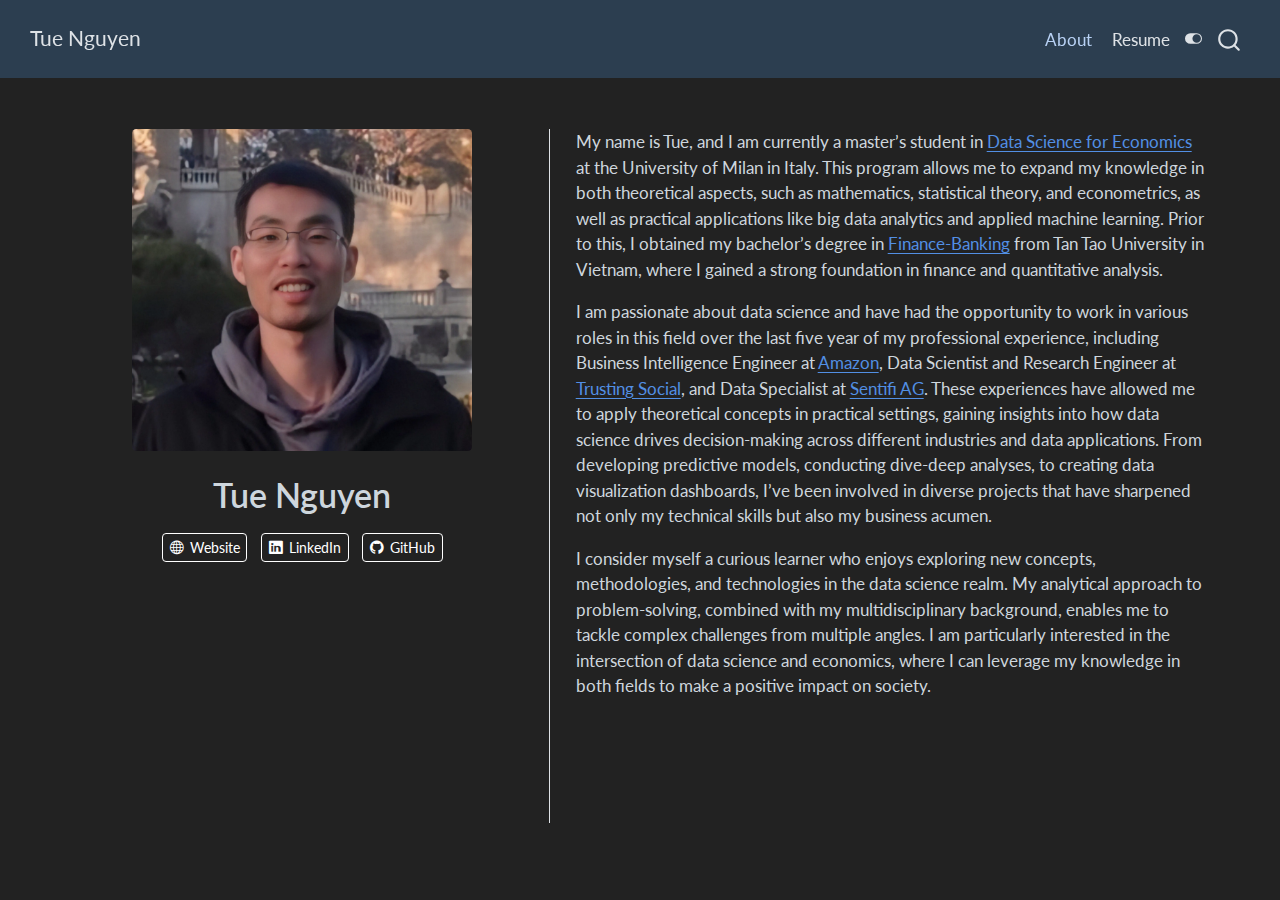
==== index.html @ 9ca487cb "Initial commit" ====
<!DOCTYPE html>
<html xmlns="http://www.w3.org/1999/xhtml" lang="en" xml:lang="en"><head>

<meta charset="utf-8">
<meta name="generator" content="quarto-1.5.57">

<meta name="viewport" content="width=device-width, initial-scale=1.0, user-scalable=yes">


<title>Tue Nguyen</title>
<style>
code{white-space: pre-wrap;}
span.smallcaps{font-variant: small-caps;}
div.columns{display: flex; gap: min(4vw, 1.5em);}
div.column{flex: auto; overflow-x: auto;}
div.hanging-indent{margin-left: 1.5em; text-indent: -1.5em;}
ul.task-list{list-style: none;}
ul.task-list li input[type="checkbox"] {
  width: 0.8em;
  margin: 0 0.8em 0.2em -1em; /* quarto-specific, see https://github.com/quarto-dev/quarto-cli/issues/4556 */ 
  vertical-align: middle;
}
</style>


<script src="site_libs/quarto-nav/quarto-nav.js"></script>
<script src="site_libs/quarto-nav/headroom.min.js"></script>
<script src="site_libs/clipboard/clipboard.min.js"></script>
<script src="site_libs/quarto-search/autocomplete.umd.js"></script>
<script src="site_libs/quarto-search/fuse.min.js"></script>
<script src="site_libs/quarto-search/quarto-search.js"></script>
<meta name="quarto:offset" content="./">
<script src="site_libs/quarto-html/quarto.js"></script>
<script src="site_libs/quarto-html/popper.min.js"></script>
<script src="site_libs/quarto-html/tippy.umd.min.js"></script>
<link href="site_libs/quarto-html/tippy.css" rel="stylesheet">
<link href="site_libs/quarto-html/quarto-syntax-highlighting.css" rel="stylesheet" class="quarto-color-scheme" id="quarto-text-highlighting-styles">
<link href="site_libs/quarto-html/quarto-syntax-highlighting-dark.css" rel="stylesheet" class="quarto-color-scheme quarto-color-alternate" id="quarto-text-highlighting-styles">
<script src="site_libs/bootstrap/bootstrap.min.js"></script>
<link href="site_libs/bootstrap/bootstrap-icons.css" rel="stylesheet">
<link href="site_libs/bootstrap/bootstrap.min.css" rel="stylesheet" class="quarto-color-scheme" id="quarto-bootstrap" data-mode="light">
<link href="site_libs/bootstrap/bootstrap-dark.min.css" rel="stylesheet" class="quarto-color-scheme quarto-color-alternate" id="quarto-bootstrap" data-mode="dark">
<script id="quarto-search-options" type="application/json">{
  "location": "navbar",
  "copy-button": false,
  "collapse-after": 3,
  "panel-placement": "end",
  "type": "overlay",
  "limit": 50,
  "keyboard-shortcut": [
    "f",
    "/",
    "s"
  ],
  "show-item-context": false,
  "language": {
    "search-no-results-text": "No results",
    "search-matching-documents-text": "matching documents",
    "search-copy-link-title": "Copy link to search",
    "search-hide-matches-text": "Hide additional matches",
    "search-more-match-text": "more match in this document",
    "search-more-matches-text": "more matches in this document",
    "search-clear-button-title": "Clear",
    "search-text-placeholder": "",
    "search-detached-cancel-button-title": "Cancel",
    "search-submit-button-title": "Submit",
    "search-label": "Search"
  }
}</script>
<style>html{ scroll-behavior: smooth; }</style>


<link rel="stylesheet" href="assets/css/styles.css">
</head>

<body class="nav-fixed">

<div id="quarto-search-results"></div>
  <header id="quarto-header" class="headroom fixed-top">
    <nav class="navbar navbar-expand-lg " data-bs-theme="dark">
      <div class="navbar-container container-fluid">
      <div class="navbar-brand-container mx-auto">
    <a class="navbar-brand" href="./index.html">
    <span class="navbar-title">Tue Nguyen</span>
    </a>
  </div>
            <div id="quarto-search" class="" title="Search"></div>
          <button class="navbar-toggler" type="button" data-bs-toggle="collapse" data-bs-target="#navbarCollapse" aria-controls="navbarCollapse" role="menu" aria-expanded="false" aria-label="Toggle navigation" onclick="if (window.quartoToggleHeadroom) { window.quartoToggleHeadroom(); }">
  <span class="navbar-toggler-icon"></span>
</button>
          <div class="collapse navbar-collapse" id="navbarCollapse">
            <ul class="navbar-nav navbar-nav-scroll ms-auto">
  <li class="nav-item">
    <a class="nav-link active" href="./index.html" aria-current="page"> 
<span class="menu-text">About</span></a>
  </li>  
  <li class="nav-item">
    <a class="nav-link" href="./resume.html"> 
<span class="menu-text">Resume</span></a>
  </li>  
</ul>
          </div> <!-- /navcollapse -->
            <div class="quarto-navbar-tools">
  <a href="" class="quarto-color-scheme-toggle quarto-navigation-tool  px-1" onclick="window.quartoToggleColorScheme(); return false;" title="Toggle dark mode"><i class="bi"></i></a>
</div>
      </div> <!-- /container-fluid -->
    </nav>
</header>
<!-- content -->
<div id="quarto-content" class="quarto-container page-columns page-rows-contents page-layout-full page-navbar">
<!-- sidebar -->
<!-- margin-sidebar -->
    
<!-- main -->
<div class="quarto-about-trestles column-page">
  <div class="about-entity">
    <img src="/assets/img/portrait.png" class="about-image
  rounded " style="width: 20em;">
<header id="title-block-header" class="quarto-title-block default">
<div class="quarto-title">
<h1 class="title">Tue Nguyen</h1>
</div>
<div class="quarto-title-meta column-page">
  </div>
</header>
    <div class="about-links">
  <a href="https://tuedsci.github.io/" class="about-link" rel="" target="">
    <i class="bi bi-globe"></i>
     <span class="about-link-text">Website</span>
  </a>
  <a href="https://www.linkedin.com/in/tuedsci/" class="about-link" rel="" target="">
    <i class="bi bi-linkedin"></i>
     <span class="about-link-text">LinkedIn</span>
  </a>
  <a href="https://github.com/tuedsci" class="about-link" rel="" target="">
    <i class="bi bi-github"></i>
     <span class="about-link-text">GitHub</span>
  </a>
</div>
  </div>
  <div class="about-contents"><main class="content column-page" id="quarto-document-content">
<p>My name is Tue, and I am currently a master’s student in <a href="https://dse.cdl.unimi.it/en">Data Science for Economics</a> at the University of Milan in Italy. This program allows me to expand my knowledge in both theoretical aspects, such as mathematics, statistical theory, and econometrics, as well as practical applications like big data analytics and applied machine learning. Prior to this, I obtained my bachelor’s degree in <a href="https://sbe.ttu.edu.vn/academic-programs/finance-and-banking/?lang=en">Finance-Banking</a> from Tan Tao University in Vietnam, where I gained a strong foundation in finance and quantitative analysis.</p>
<p>I am passionate about data science and have had the opportunity to work in various roles in this field over the last five year of my professional experience, including Business Intelligence Engineer at <a href="https://www.aboutamazon.eu/who-we-are">Amazon</a>, Data Scientist and Research Engineer at <a href="https://trustingsocial.com">Trusting Social</a>, and Data Specialist at <a href="https://www.startup.ch/Sentifi">Sentifi AG</a>. These experiences have allowed me to apply theoretical concepts in practical settings, gaining insights into how data science drives decision-making across different industries and data applications. From developing predictive models, conducting dive-deep analyses, to creating data visualization dashboards, I’ve been involved in diverse projects that have sharpened not only my technical skills but also my business acumen.</p>
<p>I consider myself a curious learner who enjoys exploring new concepts, methodologies, and technologies in the data science realm. My analytical approach to problem-solving, combined with my multidisciplinary background, enables me to tackle complex challenges from multiple angles. I am particularly interested in the intersection of data science and economics, where I can leverage my knowledge in both fields to make a positive impact on society.</p>


</main></div>
</div>
 <!-- /main -->
<script id="quarto-html-after-body" type="application/javascript">
window.document.addEventListener("DOMContentLoaded", function (event) {
  const toggleBodyColorMode = (bsSheetEl) => {
    const mode = bsSheetEl.getAttribute("data-mode");
    const bodyEl = window.document.querySelector("body");
    if (mode === "dark") {
      bodyEl.classList.add("quarto-dark");
      bodyEl.classList.remove("quarto-light");
    } else {
      bodyEl.classList.add("quarto-light");
      bodyEl.classList.remove("quarto-dark");
    }
  }
  const toggleBodyColorPrimary = () => {
    const bsSheetEl = window.document.querySelector("link#quarto-bootstrap");
    if (bsSheetEl) {
      toggleBodyColorMode(bsSheetEl);
    }
  }
  toggleBodyColorPrimary();  
  const disableStylesheet = (stylesheets) => {
    for (let i=0; i < stylesheets.length; i++) {
      const stylesheet = stylesheets[i];
      stylesheet.rel = 'prefetch';
    }
  }
  const enableStylesheet = (stylesheets) => {
    for (let i=0; i < stylesheets.length; i++) {
      const stylesheet = stylesheets[i];
      stylesheet.rel = 'stylesheet';
    }
  }
  const manageTransitions = (selector, allowTransitions) => {
    const els = window.document.querySelectorAll(selector);
    for (let i=0; i < els.length; i++) {
      const el = els[i];
      if (allowTransitions) {
        el.classList.remove('notransition');
      } else {
        el.classList.add('notransition');
      }
    }
  }
  const toggleGiscusIfUsed = (isAlternate, darkModeDefault) => {
    const baseTheme = document.querySelector('#giscus-base-theme')?.value ?? 'light';
    const alternateTheme = document.querySelector('#giscus-alt-theme')?.value ?? 'dark';
    let newTheme = '';
    if(darkModeDefault) {
      newTheme = isAlternate ? baseTheme : alternateTheme;
    } else {
      newTheme = isAlternate ? alternateTheme : baseTheme;
    }
    const changeGiscusTheme = () => {
      // From: https://github.com/giscus/giscus/issues/336
      const sendMessage = (message) => {
        const iframe = document.querySelector('iframe.giscus-frame');
        if (!iframe) return;
        iframe.contentWindow.postMessage({ giscus: message }, 'https://giscus.app');
      }
      sendMessage({
        setConfig: {
          theme: newTheme
        }
      });
    }
    const isGiscussLoaded = window.document.querySelector('iframe.giscus-frame') !== null;
    if (isGiscussLoaded) {
      changeGiscusTheme();
    }
  }
  const toggleColorMode = (alternate) => {
    // Switch the stylesheets
    const alternateStylesheets = window.document.querySelectorAll('link.quarto-color-scheme.quarto-color-alternate');
    manageTransitions('#quarto-margin-sidebar .nav-link', false);
    if (alternate) {
      enableStylesheet(alternateStylesheets);
      for (const sheetNode of alternateStylesheets) {
        if (sheetNode.id === "quarto-bootstrap") {
          toggleBodyColorMode(sheetNode);
        }
      }
    } else {
      disableStylesheet(alternateStylesheets);
      toggleBodyColorPrimary();
    }
    manageTransitions('#quarto-margin-sidebar .nav-link', true);
    // Switch the toggles
    const toggles = window.document.querySelectorAll('.quarto-color-scheme-toggle');
    for (let i=0; i < toggles.length; i++) {
      const toggle = toggles[i];
      if (toggle) {
        if (alternate) {
          toggle.classList.add("alternate");     
        } else {
          toggle.classList.remove("alternate");
        }
      }
    }
    // Hack to workaround the fact that safari doesn't
    // properly recolor the scrollbar when toggling (#1455)
    if (navigator.userAgent.indexOf('Safari') > 0 && navigator.userAgent.indexOf('Chrome') == -1) {
      manageTransitions("body", false);
      window.scrollTo(0, 1);
      setTimeout(() => {
        window.scrollTo(0, 0);
        manageTransitions("body", true);
      }, 40);  
    }
  }
  const isFileUrl = () => { 
    return window.location.protocol === 'file:';
  }
  const hasAlternateSentinel = () => {  
    let styleSentinel = getColorSchemeSentinel();
    if (styleSentinel !== null) {
      return styleSentinel === "alternate";
    } else {
      return false;
    }
  }
  const setStyleSentinel = (alternate) => {
    const value = alternate ? "alternate" : "default";
    if (!isFileUrl()) {
      window.localStorage.setItem("quarto-color-scheme", value);
    } else {
      localAlternateSentinel = value;
    }
  }
  const getColorSchemeSentinel = () => {
    if (!isFileUrl()) {
      const storageValue = window.localStorage.getItem("quarto-color-scheme");
      return storageValue != null ? storageValue : localAlternateSentinel;
    } else {
      return localAlternateSentinel;
    }
  }
  const darkModeDefault = true;
  let localAlternateSentinel = darkModeDefault ? 'alternate' : 'default';
  // Dark / light mode switch
  window.quartoToggleColorScheme = () => {
    // Read the current dark / light value 
    let toAlternate = !hasAlternateSentinel();
    toggleColorMode(toAlternate);
    setStyleSentinel(toAlternate);
    toggleGiscusIfUsed(toAlternate, darkModeDefault);
  };
  // Ensure there is a toggle, if there isn't float one in the top right
  if (window.document.querySelector('.quarto-color-scheme-toggle') === null) {
    const a = window.document.createElement('a');
    a.classList.add('top-right');
    a.classList.add('quarto-color-scheme-toggle');
    a.href = "";
    a.onclick = function() { try { window.quartoToggleColorScheme(); } catch {} return false; };
    const i = window.document.createElement("i");
    i.classList.add('bi');
    a.appendChild(i);
    window.document.body.appendChild(a);
  }
  // Switch to dark mode if need be
  if (hasAlternateSentinel()) {
    toggleColorMode(true);
  } else {
    toggleColorMode(false);
  }
  const isCodeAnnotation = (el) => {
    for (const clz of el.classList) {
      if (clz.startsWith('code-annotation-')) {                     
        return true;
      }
    }
    return false;
  }
  const onCopySuccess = function(e) {
    // button target
    const button = e.trigger;
    // don't keep focus
    button.blur();
    // flash "checked"
    button.classList.add('code-copy-button-checked');
    var currentTitle = button.getAttribute("title");
    button.setAttribute("title", "Copied!");
    let tooltip;
    if (window.bootstrap) {
      button.setAttribute("data-bs-toggle", "tooltip");
      button.setAttribute("data-bs-placement", "left");
      button.setAttribute("data-bs-title", "Copied!");
      tooltip = new bootstrap.Tooltip(button, 
        { trigger: "manual", 
          customClass: "code-copy-button-tooltip",
          offset: [0, -8]});
      tooltip.show();    
    }
    setTimeout(function() {
      if (tooltip) {
        tooltip.hide();
        button.removeAttribute("data-bs-title");
        button.removeAttribute("data-bs-toggle");
        button.removeAttribute("data-bs-placement");
      }
      button.setAttribute("title", currentTitle);
      button.classList.remove('code-copy-button-checked');
    }, 1000);
    // clear code selection
    e.clearSelection();
  }
  const getTextToCopy = function(trigger) {
      const codeEl = trigger.previousElementSibling.cloneNode(true);
      for (const childEl of codeEl.children) {
        if (isCodeAnnotation(childEl)) {
          childEl.remove();
        }
      }
      return codeEl.innerText;
  }
  const clipboard = new window.ClipboardJS('.code-copy-button:not([data-in-quarto-modal])', {
    text: getTextToCopy
  });
  clipboard.on('success', onCopySuccess);
  if (window.document.getElementById('quarto-embedded-source-code-modal')) {
    // For code content inside modals, clipBoardJS needs to be initialized with a container option
    // TODO: Check when it could be a function (https://github.com/zenorocha/clipboard.js/issues/860)
    const clipboardModal = new window.ClipboardJS('.code-copy-button[data-in-quarto-modal]', {
      text: getTextToCopy,
      container: window.document.getElementById('quarto-embedded-source-code-modal')
    });
    clipboardModal.on('success', onCopySuccess);
  }
    var localhostRegex = new RegExp(/^(?:http|https):\/\/localhost\:?[0-9]*\//);
    var mailtoRegex = new RegExp(/^mailto:/);
      var filterRegex = new RegExp('/' + window.location.host + '/');
    var isInternal = (href) => {
        return filterRegex.test(href) || localhostRegex.test(href) || mailtoRegex.test(href);
    }
    // Inspect non-navigation links and adorn them if external
 	var links = window.document.querySelectorAll('a[href]:not(.nav-link):not(.navbar-brand):not(.toc-action):not(.sidebar-link):not(.sidebar-item-toggle):not(.pagination-link):not(.no-external):not([aria-hidden]):not(.dropdown-item):not(.quarto-navigation-tool):not(.about-link)');
    for (var i=0; i<links.length; i++) {
      const link = links[i];
      if (!isInternal(link.href)) {
        // undo the damage that might have been done by quarto-nav.js in the case of
        // links that we want to consider external
        if (link.dataset.originalHref !== undefined) {
          link.href = link.dataset.originalHref;
        }
          // target, if specified
          link.setAttribute("target", "_blank");
          if (link.getAttribute("rel") === null) {
            link.setAttribute("rel", "noopener");
          }
      }
    }
  function tippyHover(el, contentFn, onTriggerFn, onUntriggerFn) {
    const config = {
      allowHTML: true,
      maxWidth: 500,
      delay: 100,
      arrow: false,
      appendTo: function(el) {
          return el.parentElement;
      },
      interactive: true,
      interactiveBorder: 10,
      theme: 'quarto',
      placement: 'bottom-start',
    };
    if (contentFn) {
      config.content = contentFn;
    }
    if (onTriggerFn) {
      config.onTrigger = onTriggerFn;
    }
    if (onUntriggerFn) {
      config.onUntrigger = onUntriggerFn;
    }
    window.tippy(el, config); 
  }
  const noterefs = window.document.querySelectorAll('a[role="doc-noteref"]');
  for (var i=0; i<noterefs.length; i++) {
    const ref = noterefs[i];
    tippyHover(ref, function() {
      // use id or data attribute instead here
      let href = ref.getAttribute('data-footnote-href') || ref.getAttribute('href');
      try { href = new URL(href).hash; } catch {}
      const id = href.replace(/^#\/?/, "");
      const note = window.document.getElementById(id);
      if (note) {
        return note.innerHTML;
      } else {
        return "";
      }
    });
  }
  const xrefs = window.document.querySelectorAll('a.quarto-xref');
  const processXRef = (id, note) => {
    // Strip column container classes
    const stripColumnClz = (el) => {
      el.classList.remove("page-full", "page-columns");
      if (el.children) {
        for (const child of el.children) {
          stripColumnClz(child);
        }
      }
    }
    stripColumnClz(note)
    if (id === null || id.startsWith('sec-')) {
      // Special case sections, only their first couple elements
      const container = document.createElement("div");
      if (note.children && note.children.length > 2) {
        container.appendChild(note.children[0].cloneNode(true));
        for (let i = 1; i < note.children.length; i++) {
          const child = note.children[i];
          if (child.tagName === "P" && child.innerText === "") {
            continue;
          } else {
            container.appendChild(child.cloneNode(true));
            break;
          }
        }
        if (window.Quarto?.typesetMath) {
          window.Quarto.typesetMath(container);
        }
        return container.innerHTML
      } else {
        if (window.Quarto?.typesetMath) {
          window.Quarto.typesetMath(note);
        }
        return note.innerHTML;
      }
    } else {
      // Remove any anchor links if they are present
      const anchorLink = note.querySelector('a.anchorjs-link');
      if (anchorLink) {
        anchorLink.remove();
      }
      if (window.Quarto?.typesetMath) {
        window.Quarto.typesetMath(note);
      }
      // TODO in 1.5, we should make sure this works without a callout special case
      if (note.classList.contains("callout")) {
        return note.outerHTML;
      } else {
        return note.innerHTML;
      }
    }
  }
  for (var i=0; i<xrefs.length; i++) {
    const xref = xrefs[i];
    tippyHover(xref, undefined, function(instance) {
      instance.disable();
      let url = xref.getAttribute('href');
      let hash = undefined; 
      if (url.startsWith('#')) {
        hash = url;
      } else {
        try { hash = new URL(url).hash; } catch {}
      }
      if (hash) {
        const id = hash.replace(/^#\/?/, "");
        const note = window.document.getElementById(id);
        if (note !== null) {
          try {
            const html = processXRef(id, note.cloneNode(true));
            instance.setContent(html);
          } finally {
            instance.enable();
            instance.show();
          }
        } else {
          // See if we can fetch this
          fetch(url.split('#')[0])
          .then(res => res.text())
          .then(html => {
            const parser = new DOMParser();
            const htmlDoc = parser.parseFromString(html, "text/html");
            const note = htmlDoc.getElementById(id);
            if (note !== null) {
              const html = processXRef(id, note);
              instance.setContent(html);
            } 
          }).finally(() => {
            instance.enable();
            instance.show();
          });
        }
      } else {
        // See if we can fetch a full url (with no hash to target)
        // This is a special case and we should probably do some content thinning / targeting
        fetch(url)
        .then(res => res.text())
        .then(html => {
          const parser = new DOMParser();
          const htmlDoc = parser.parseFromString(html, "text/html");
          const note = htmlDoc.querySelector('main.content');
          if (note !== null) {
            // This should only happen for chapter cross references
            // (since there is no id in the URL)
            // remove the first header
            if (note.children.length > 0 && note.children[0].tagName === "HEADER") {
              note.children[0].remove();
            }
            const html = processXRef(null, note);
            instance.setContent(html);
          } 
        }).finally(() => {
          instance.enable();
          instance.show();
        });
      }
    }, function(instance) {
    });
  }
      let selectedAnnoteEl;
      const selectorForAnnotation = ( cell, annotation) => {
        let cellAttr = 'data-code-cell="' + cell + '"';
        let lineAttr = 'data-code-annotation="' +  annotation + '"';
        const selector = 'span[' + cellAttr + '][' + lineAttr + ']';
        return selector;
      }
      const selectCodeLines = (annoteEl) => {
        const doc = window.document;
        const targetCell = annoteEl.getAttribute("data-target-cell");
        const targetAnnotation = annoteEl.getAttribute("data-target-annotation");
        const annoteSpan = window.document.querySelector(selectorForAnnotation(targetCell, targetAnnotation));
        const lines = annoteSpan.getAttribute("data-code-lines").split(",");
        const lineIds = lines.map((line) => {
          return targetCell + "-" + line;
        })
        let top = null;
        let height = null;
        let parent = null;
        if (lineIds.length > 0) {
            //compute the position of the single el (top and bottom and make a div)
            const el = window.document.getElementById(lineIds[0]);
            top = el.offsetTop;
            height = el.offsetHeight;
            parent = el.parentElement.parentElement;
          if (lineIds.length > 1) {
            const lastEl = window.document.getElementById(lineIds[lineIds.length - 1]);
            const bottom = lastEl.offsetTop + lastEl.offsetHeight;
            height = bottom - top;
          }
          if (top !== null && height !== null && parent !== null) {
            // cook up a div (if necessary) and position it 
            let div = window.document.getElementById("code-annotation-line-highlight");
            if (div === null) {
              div = window.document.createElement("div");
              div.setAttribute("id", "code-annotation-line-highlight");
              div.style.position = 'absolute';
              parent.appendChild(div);
            }
            div.style.top = top - 2 + "px";
            div.style.height = height + 4 + "px";
            div.style.left = 0;
            let gutterDiv = window.document.getElementById("code-annotation-line-highlight-gutter");
            if (gutterDiv === null) {
              gutterDiv = window.document.createElement("div");
              gutterDiv.setAttribute("id", "code-annotation-line-highlight-gutter");
              gutterDiv.style.position = 'absolute';
              const codeCell = window.document.getElementById(targetCell);
              const gutter = codeCell.querySelector('.code-annotation-gutter');
              gutter.appendChild(gutterDiv);
            }
            gutterDiv.style.top = top - 2 + "px";
            gutterDiv.style.height = height + 4 + "px";
          }
          selectedAnnoteEl = annoteEl;
        }
      };
      const unselectCodeLines = () => {
        const elementsIds = ["code-annotation-line-highlight", "code-annotation-line-highlight-gutter"];
        elementsIds.forEach((elId) => {
          const div = window.document.getElementById(elId);
          if (div) {
            div.remove();
          }
        });
        selectedAnnoteEl = undefined;
      };
        // Handle positioning of the toggle
    window.addEventListener(
      "resize",
      throttle(() => {
        elRect = undefined;
        if (selectedAnnoteEl) {
          selectCodeLines(selectedAnnoteEl);
        }
      }, 10)
    );
    function throttle(fn, ms) {
    let throttle = false;
    let timer;
      return (...args) => {
        if(!throttle) { // first call gets through
            fn.apply(this, args);
            throttle = true;
        } else { // all the others get throttled
            if(timer) clearTimeout(timer); // cancel #2
            timer = setTimeout(() => {
              fn.apply(this, args);
              timer = throttle = false;
            }, ms);
        }
      };
    }
      // Attach click handler to the DT
      const annoteDls = window.document.querySelectorAll('dt[data-target-cell]');
      for (const annoteDlNode of annoteDls) {
        annoteDlNode.addEventListener('click', (event) => {
          const clickedEl = event.target;
          if (clickedEl !== selectedAnnoteEl) {
            unselectCodeLines();
            const activeEl = window.document.querySelector('dt[data-target-cell].code-annotation-active');
            if (activeEl) {
              activeEl.classList.remove('code-annotation-active');
            }
            selectCodeLines(clickedEl);
            clickedEl.classList.add('code-annotation-active');
          } else {
            // Unselect the line
            unselectCodeLines();
            clickedEl.classList.remove('code-annotation-active');
          }
        });
      }
  const findCites = (el) => {
    const parentEl = el.parentElement;
    if (parentEl) {
      const cites = parentEl.dataset.cites;
      if (cites) {
        return {
          el,
          cites: cites.split(' ')
        };
      } else {
        return findCites(el.parentElement)
      }
    } else {
      return undefined;
    }
  };
  var bibliorefs = window.document.querySelectorAll('a[role="doc-biblioref"]');
  for (var i=0; i<bibliorefs.length; i++) {
    const ref = bibliorefs[i];
    const citeInfo = findCites(ref);
    if (citeInfo) {
      tippyHover(citeInfo.el, function() {
        var popup = window.document.createElement('div');
        citeInfo.cites.forEach(function(cite) {
          var citeDiv = window.document.createElement('div');
          citeDiv.classList.add('hanging-indent');
          citeDiv.classList.add('csl-entry');
          var biblioDiv = window.document.getElementById('ref-' + cite);
          if (biblioDiv) {
            citeDiv.innerHTML = biblioDiv.innerHTML;
          }
          popup.appendChild(citeDiv);
        });
        return popup.innerHTML;
      });
    }
  }
});
</script>
</div> <!-- /content -->




<script src="site_libs/quarto-html/zenscroll-min.js"></script>
</body></html>
---- site_libs/quarto-html/tippy.css ----
.tippy-box[data-animation=fade][data-state=hidden]{opacity:0}[data-tippy-root]{max-width:calc(100vw - 10px)}.tippy-box{position:relative;background-color:#333;color:#fff;border-radius:4px;font-size:14px;line-height:1.4;white-space:normal;outline:0;transition-property:transform,visibility,opacity}.tippy-box[data-placement^=top]>.tippy-arrow{bottom:0}.tippy-box[data-placement^=top]>.tippy-arrow:before{bottom:-7px;left:0;border-width:8px 8px 0;border-top-color:initial;transform-origin:center top}.tippy-box[data-placement^=bottom]>.tippy-arrow{top:0}.tippy-box[data-placement^=bottom]>.tippy-arrow:before{top:-7px;left:0;border-width:0 8px 8px;border-bottom-color:initial;transform-origin:center bottom}.tippy-box[data-placement^=left]>.tippy-arrow{right:0}.tippy-box[data-placement^=left]>.tippy-arrow:before{border-width:8px 0 8px 8px;border-left-color:initial;right:-7px;transform-origin:center left}.tippy-box[data-placement^=right]>.tippy-arrow{left:0}.tippy-box[data-placement^=right]>.tippy-arrow:before{left:-7px;border-width:8px 8px 8px 0;border-right-color:initial;transform-origin:center right}.tippy-box[data-inertia][data-state=visible]{transition-timing-function:cubic-bezier(.54,1.5,.38,1.11)}.tippy-arrow{width:16px;height:16px;color:#333}.tippy-arrow:before{content:"";position:absolute;border-color:transparent;border-style:solid}.tippy-content{position:relative;padding:5px 9px;z-index:1}
---- site_libs/quarto-html/quarto-syntax-highlighting.css ----
/* quarto syntax highlight colors */
:root {
  --quarto-hl-ot-color: #003B4F;
  --quarto-hl-at-color: #657422;
  --quarto-hl-ss-color: #20794D;
  --quarto-hl-an-color: #5E5E5E;
  --quarto-hl-fu-color: #4758AB;
  --quarto-hl-st-color: #20794D;
  --quarto-hl-cf-color: #003B4F;
  --quarto-hl-op-color: #5E5E5E;
  --quarto-hl-er-color: #AD0000;
  --quarto-hl-bn-color: #AD0000;
  --quarto-hl-al-color: #AD0000;
  --quarto-hl-va-color: #111111;
  --quarto-hl-bu-color: inherit;
  --quarto-hl-ex-color: inherit;
  --quarto-hl-pp-color: #AD0000;
  --quarto-hl-in-color: #5E5E5E;
  --quarto-hl-vs-color: #20794D;
  --quarto-hl-wa-color: #5E5E5E;
  --quarto-hl-do-color: #5E5E5E;
  --quarto-hl-im-color: #00769E;
  --quarto-hl-ch-color: #20794D;
  --quarto-hl-dt-color: #AD0000;
  --quarto-hl-fl-color: #AD0000;
  --quarto-hl-co-color: #5E5E5E;
  --quarto-hl-cv-color: #5E5E5E;
  --quarto-hl-cn-color: #8f5902;
  --quarto-hl-sc-color: #5E5E5E;
  --quarto-hl-dv-color: #AD0000;
  --quarto-hl-kw-color: #003B4F;
}

/* other quarto variables */
:root {
  --quarto-font-monospace: SFMono-Regular, Menlo, Monaco, Consolas, "Liberation Mono", "Courier New", monospace;
}

pre > code.sourceCode > span {
  color: #003B4F;
}

code span {
  color: #003B4F;
}

code.sourceCode > span {
  color: #003B4F;
}

div.sourceCode,
div.sourceCode pre.sourceCode {
  color: #003B4F;
}

code span.ot {
  color: #003B4F;
  font-style: inherit;
}

code span.at {
  color: #657422;
  font-style: inherit;
}

code span.ss {
  color: #20794D;
  font-style: inherit;
}

code span.an {
  color: #5E5E5E;
  font-style: inherit;
}

code span.fu {
  color: #4758AB;
  font-style: inherit;
}

code span.st {
  color: #20794D;
  font-style: inherit;
}

code span.cf {
  color: #003B4F;
  font-weight: bold;
  font-style: inherit;
}

code span.op {
  color: #5E5E5E;
  font-style: inherit;
}

code span.er {
  color: #AD0000;
  font-style: inherit;
}

code span.bn {
  color: #AD0000;
  font-style: inherit;
}

code span.al {
  color: #AD0000;
  font-style: inherit;
}

code span.va {
  color: #111111;
  font-style: inherit;
}

code span.bu {
  font-style: inherit;
}

code span.ex {
  font-style: inherit;
}

code span.pp {
  color: #AD0000;
  font-style: inherit;
}

code span.in {
  color: #5E5E5E;
  font-style: inherit;
}

code span.vs {
  color: #20794D;
  font-style: inherit;
}

code span.wa {
  color: #5E5E5E;
  font-style: italic;
}

code span.do {
  color: #5E5E5E;
  font-style: italic;
}

code span.im {
  color: #00769E;
  font-style: inherit;
}

code span.ch {
  color: #20794D;
  font-style: inherit;
}

code span.dt {
  color: #AD0000;
  font-style: inherit;
}

code span.fl {
  color: #AD0000;
  font-style: inherit;
}

code span.co {
  color: #5E5E5E;
  font-style: inherit;
}

code span.cv {
  color: #5E5E5E;
  font-style: italic;
}

code span.cn {
  color: #8f5902;
  font-style: inherit;
}

code span.sc {
  color: #5E5E5E;
  font-style: inherit;
}

code span.dv {
  color: #AD0000;
  font-style: inherit;
}

code span.kw {
  color: #003B4F;
  font-weight: bold;
  font-style: inherit;
}

.prevent-inlining {
  content: "</";
}

/*# sourceMappingURL=debc5d5d77c3f9108843748ff7464032.css.map */
---- site_libs/quarto-html/quarto-syntax-highlighting-dark.css ----
/* quarto syntax highlight colors */
:root {
  --quarto-hl-al-color: #f07178;
  --quarto-hl-an-color: #d4d0ab;
  --quarto-hl-at-color: #00e0e0;
  --quarto-hl-bn-color: #d4d0ab;
  --quarto-hl-bu-color: #abe338;
  --quarto-hl-ch-color: #abe338;
  --quarto-hl-co-color: #f8f8f2;
  --quarto-hl-cv-color: #ffd700;
  --quarto-hl-cn-color: #ffd700;
  --quarto-hl-cf-color: #ffa07a;
  --quarto-hl-dt-color: #ffa07a;
  --quarto-hl-dv-color: #d4d0ab;
  --quarto-hl-do-color: #f8f8f2;
  --quarto-hl-er-color: #f07178;
  --quarto-hl-ex-color: #00e0e0;
  --quarto-hl-fl-color: #d4d0ab;
  --quarto-hl-fu-color: #ffa07a;
  --quarto-hl-im-color: #abe338;
  --quarto-hl-in-color: #d4d0ab;
  --quarto-hl-kw-color: #ffa07a;
  --quarto-hl-op-color: #ffa07a;
  --quarto-hl-ot-color: #00e0e0;
  --quarto-hl-pp-color: #dcc6e0;
  --quarto-hl-re-color: #00e0e0;
  --quarto-hl-sc-color: #abe338;
  --quarto-hl-ss-color: #abe338;
  --quarto-hl-st-color: #abe338;
  --quarto-hl-va-color: #00e0e0;
  --quarto-hl-vs-color: #abe338;
  --quarto-hl-wa-color: #dcc6e0;
}

/* other quarto variables */
:root {
  --quarto-font-monospace: SFMono-Regular, Menlo, Monaco, Consolas, "Liberation Mono", "Courier New", monospace;
}

code span.al {
  background-color: #2a0f15;
  font-weight: bold;
  color: #f07178;
}

code span.an {
  color: #d4d0ab;
}

code span.at {
  color: #00e0e0;
}

code span.bn {
  color: #d4d0ab;
}

code span.bu {
  color: #abe338;
}

code span.ch {
  color: #abe338;
}

code span.co {
  font-style: italic;
  color: #f8f8f2;
}

code span.cv {
  color: #ffd700;
}

code span.cn {
  color: #ffd700;
}

code span.cf {
  font-weight: bold;
  color: #ffa07a;
}

code span.dt {
  color: #ffa07a;
}

code span.dv {
  color: #d4d0ab;
}

code span.do {
  color: #f8f8f2;
}

code span.er {
  color: #f07178;
  text-decoration: underline;
}

code span.ex {
  font-weight: bold;
  color: #00e0e0;
}

code span.fl {
  color: #d4d0ab;
}

code span.fu {
  color: #ffa07a;
}

code span.im {
  color: #abe338;
}

code span.in {
  color: #d4d0ab;
}

code span.kw {
  font-weight: bold;
  color: #ffa07a;
}

pre > code.sourceCode > span {
  color: #f8f8f2;
}

code span {
  color: #f8f8f2;
}

code.sourceCode > span {
  color: #f8f8f2;
}

div.sourceCode,
div.sourceCode pre.sourceCode {
  color: #f8f8f2;
}

code span.op {
  color: #ffa07a;
}

code span.ot {
  color: #00e0e0;
}

code span.pp {
  color: #dcc6e0;
}

code span.re {
  background-color: #f8f8f2;
  color: #00e0e0;
}

code span.sc {
  color: #abe338;
}

code span.ss {
  color: #abe338;
}

code span.st {
  color: #abe338;
}

code span.va {
  color: #00e0e0;
}

code span.vs {
  color: #abe338;
}

code span.wa {
  color: #dcc6e0;
}

.prevent-inlining {
  content: "</";
}

/*# sourceMappingURL=935a306eefa94366c21e1a970dddb765.css.map */
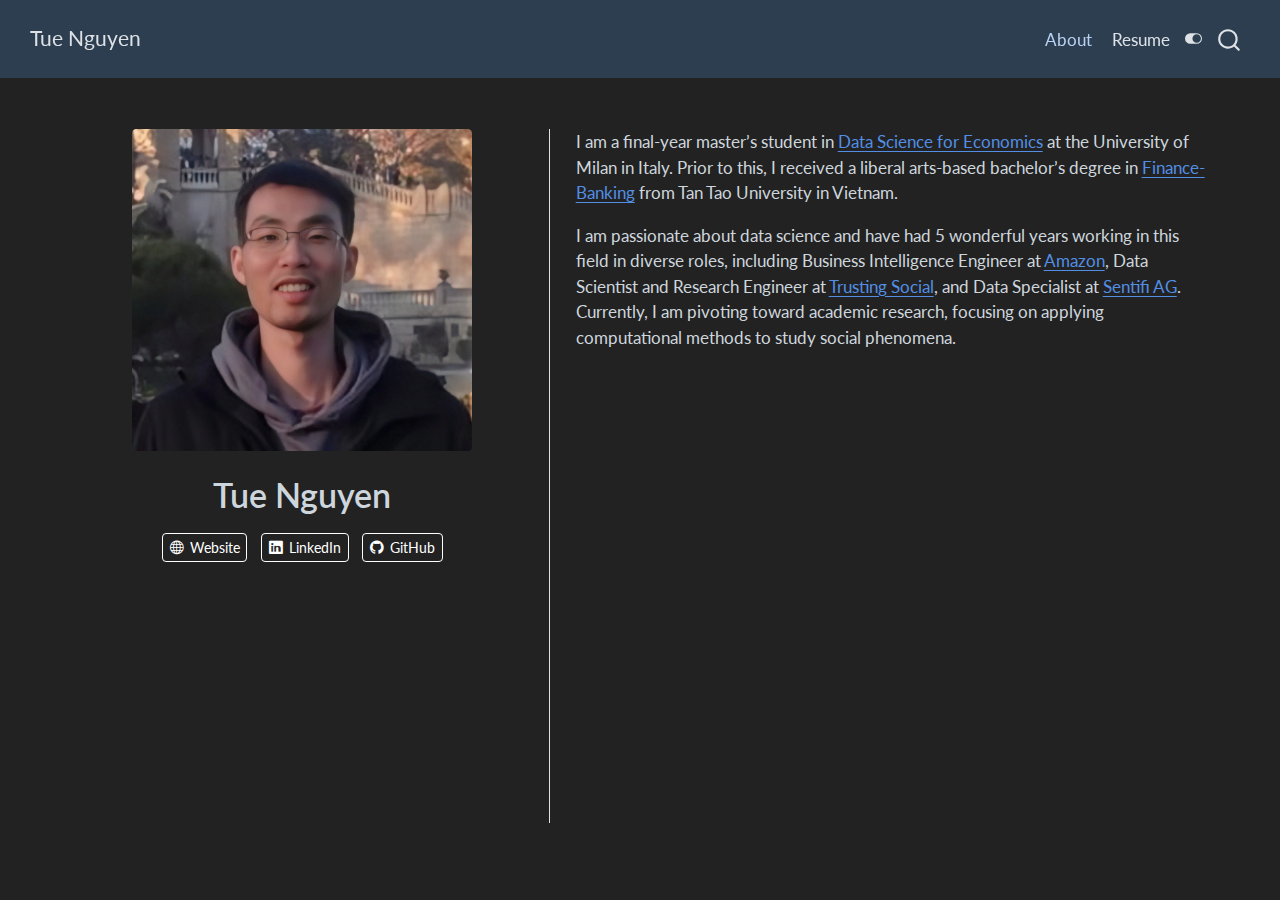
==== commit e205ba71: "Update" ====
--- a/index.html
+++ b/index.html
@@ -2,7 +2,7 @@
 <html xmlns="http://www.w3.org/1999/xhtml" lang="en" xml:lang="en"><head>
 
 <meta charset="utf-8">
-<meta name="generator" content="quarto-1.5.57">
+<meta name="generator" content="quarto-1.5.55">
 
 <meta name="viewport" content="width=device-width, initial-scale=1.0, user-scalable=yes">
 
@@ -139,9 +139,8 @@
 </div>
   </div>
   <div class="about-contents"><main class="content column-page" id="quarto-document-content">
-<p>My name is Tue, and I am currently a master’s student in <a href="https://dse.cdl.unimi.it/en">Data Science for Economics</a> at the University of Milan in Italy. This program allows me to expand my knowledge in both theoretical aspects, such as mathematics, statistical theory, and econometrics, as well as practical applications like big data analytics and applied machine learning. Prior to this, I obtained my bachelor’s degree in <a href="https://sbe.ttu.edu.vn/academic-programs/finance-and-banking/?lang=en">Finance-Banking</a> from Tan Tao University in Vietnam, where I gained a strong foundation in finance and quantitative analysis.</p>
-<p>I am passionate about data science and have had the opportunity to work in various roles in this field over the last five year of my professional experience, including Business Intelligence Engineer at <a href="https://www.aboutamazon.eu/who-we-are">Amazon</a>, Data Scientist and Research Engineer at <a href="https://trustingsocial.com">Trusting Social</a>, and Data Specialist at <a href="https://www.startup.ch/Sentifi">Sentifi AG</a>. These experiences have allowed me to apply theoretical concepts in practical settings, gaining insights into how data science drives decision-making across different industries and data applications. From developing predictive models, conducting dive-deep analyses, to creating data visualization dashboards, I’ve been involved in diverse projects that have sharpened not only my technical skills but also my business acumen.</p>
-<p>I consider myself a curious learner who enjoys exploring new concepts, methodologies, and technologies in the data science realm. My analytical approach to problem-solving, combined with my multidisciplinary background, enables me to tackle complex challenges from multiple angles. I am particularly interested in the intersection of data science and economics, where I can leverage my knowledge in both fields to make a positive impact on society.</p>
+<p>I am a final-year master’s student in <a href="https://dse.cdl.unimi.it/en">Data Science for Economics</a> at the University of Milan in Italy. Prior to this, I received a liberal arts-based bachelor’s degree in <a href="https://sbe.ttu.edu.vn/academic-programs/finance-and-banking/?lang=en">Finance-Banking</a> from Tan Tao University in Vietnam.</p>
+<p>I am passionate about data science and have had 5 wonderful years working in this field in diverse roles, including Business Intelligence Engineer at <a href="https://www.aboutamazon.eu/who-we-are">Amazon</a>, Data Scientist and Research Engineer at <a href="https://trustingsocial.com">Trusting Social</a>, and Data Specialist at <a href="https://www.startup.ch/Sentifi">Sentifi AG</a>. Currently, I am pivoting toward academic research, focusing on applying computational methods to study social phenomena.</p>
 
 
 </main></div>
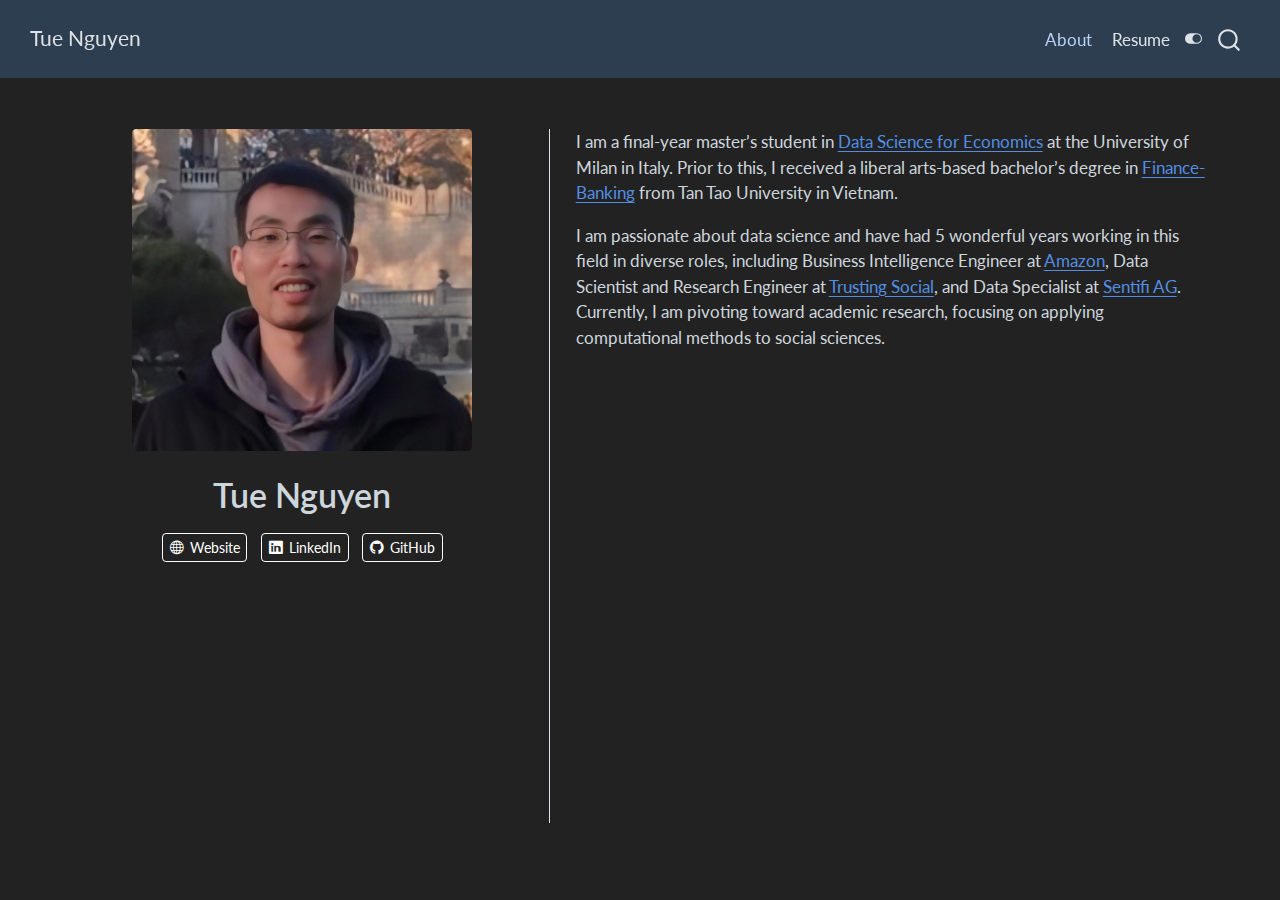
==== commit 716b0f2f: "Update" ====
--- a/index.html
+++ b/index.html
@@ -2,7 +2,7 @@
 <html xmlns="http://www.w3.org/1999/xhtml" lang="en" xml:lang="en"><head>
 
 <meta charset="utf-8">
-<meta name="generator" content="quarto-1.5.55">
+<meta name="generator" content="quarto-1.5.57">
 
 <meta name="viewport" content="width=device-width, initial-scale=1.0, user-scalable=yes">
 
@@ -140,7 +140,7 @@
   </div>
   <div class="about-contents"><main class="content column-page" id="quarto-document-content">
 <p>I am a final-year master’s student in <a href="https://dse.cdl.unimi.it/en">Data Science for Economics</a> at the University of Milan in Italy. Prior to this, I received a liberal arts-based bachelor’s degree in <a href="https://sbe.ttu.edu.vn/academic-programs/finance-and-banking/?lang=en">Finance-Banking</a> from Tan Tao University in Vietnam.</p>
-<p>I am passionate about data science and have had 5 wonderful years working in this field in diverse roles, including Business Intelligence Engineer at <a href="https://www.aboutamazon.eu/who-we-are">Amazon</a>, Data Scientist and Research Engineer at <a href="https://trustingsocial.com">Trusting Social</a>, and Data Specialist at <a href="https://www.startup.ch/Sentifi">Sentifi AG</a>. Currently, I am pivoting toward academic research, focusing on applying computational methods to study social phenomena.</p>
+<p>I am passionate about data science and have had 5 wonderful years working in this field in diverse roles, including Business Intelligence Engineer at <a href="https://www.aboutamazon.eu/who-we-are">Amazon</a>, Data Scientist and Research Engineer at <a href="https://trustingsocial.com">Trusting Social</a>, and Data Specialist at <a href="https://www.startup.ch/Sentifi">Sentifi AG</a>. Currently, I am pivoting toward academic research, focusing on applying computational methods to social sciences.</p>
 
 
 </main></div>
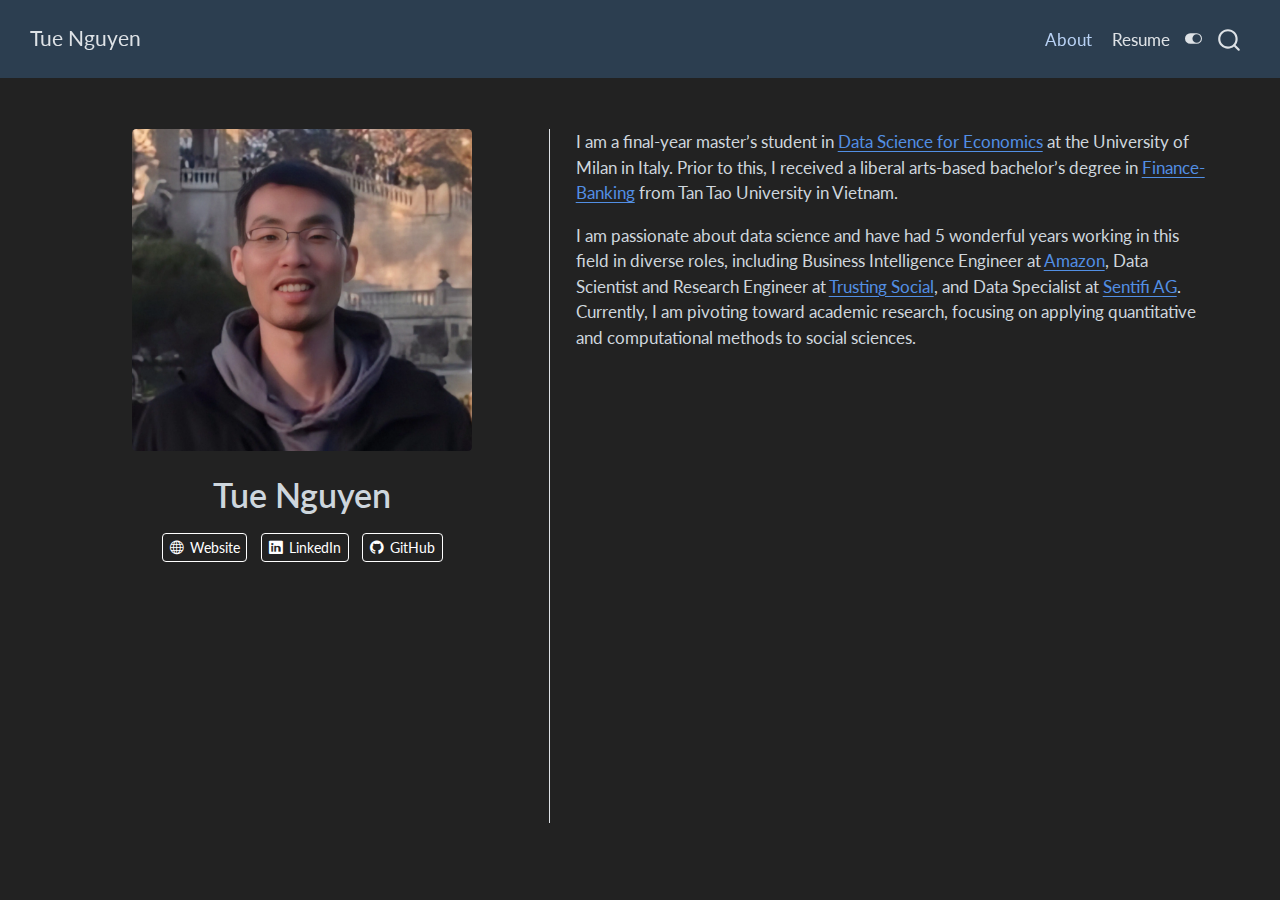
==== commit 5974b63b: "Update" ====
--- a/index.html
+++ b/index.html
@@ -140,7 +140,7 @@
   </div>
   <div class="about-contents"><main class="content column-page" id="quarto-document-content">
 <p>I am a final-year master’s student in <a href="https://dse.cdl.unimi.it/en">Data Science for Economics</a> at the University of Milan in Italy. Prior to this, I received a liberal arts-based bachelor’s degree in <a href="https://sbe.ttu.edu.vn/academic-programs/finance-and-banking/?lang=en">Finance-Banking</a> from Tan Tao University in Vietnam.</p>
-<p>I am passionate about data science and have had 5 wonderful years working in this field in diverse roles, including Business Intelligence Engineer at <a href="https://www.aboutamazon.eu/who-we-are">Amazon</a>, Data Scientist and Research Engineer at <a href="https://trustingsocial.com">Trusting Social</a>, and Data Specialist at <a href="https://www.startup.ch/Sentifi">Sentifi AG</a>. Currently, I am pivoting toward academic research, focusing on applying computational methods to social sciences.</p>
+<p>I am passionate about data science and have had 5 wonderful years working in this field in diverse roles, including Business Intelligence Engineer at <a href="https://www.aboutamazon.eu/who-we-are">Amazon</a>, Data Scientist and Research Engineer at <a href="https://trustingsocial.com">Trusting Social</a>, and Data Specialist at <a href="https://www.startup.ch/Sentifi">Sentifi AG</a>. Currently, I am pivoting toward academic research, focusing on applying quantitative and computational methods to social sciences.</p>
 
 
 </main></div>
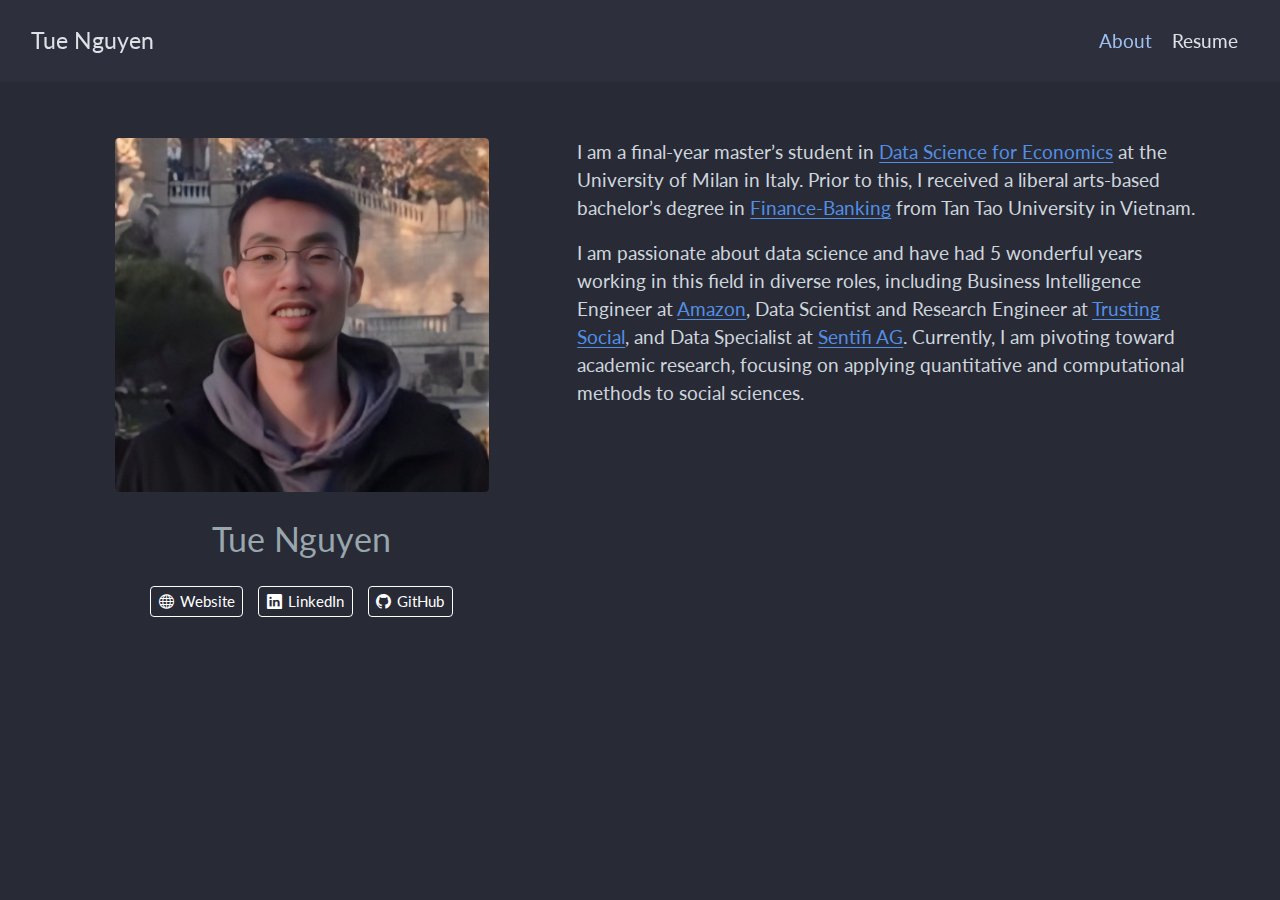
==== commit d3dc795f: "Update" ====
--- a/index.html
+++ b/index.html
@@ -2,7 +2,7 @@
 <html xmlns="http://www.w3.org/1999/xhtml" lang="en" xml:lang="en"><head>
 
 <meta charset="utf-8">
-<meta name="generator" content="quarto-1.5.57">
+<meta name="generator" content="quarto-1.6.39">
 
 <meta name="viewport" content="width=device-width, initial-scale=1.0, user-scalable=yes">
 
@@ -26,33 +26,15 @@
 <script src="site_libs/quarto-nav/quarto-nav.js"></script>
 <script src="site_libs/quarto-nav/headroom.min.js"></script>
 <script src="site_libs/clipboard/clipboard.min.js"></script>
-<script src="site_libs/quarto-search/autocomplete.umd.js"></script>
-<script src="site_libs/quarto-search/fuse.min.js"></script>
-<script src="site_libs/quarto-search/quarto-search.js"></script>
-<meta name="quarto:offset" content="./">
 <script src="site_libs/quarto-html/quarto.js"></script>
 <script src="site_libs/quarto-html/popper.min.js"></script>
 <script src="site_libs/quarto-html/tippy.umd.min.js"></script>
 <link href="site_libs/quarto-html/tippy.css" rel="stylesheet">
-<link href="site_libs/quarto-html/quarto-syntax-highlighting.css" rel="stylesheet" class="quarto-color-scheme" id="quarto-text-highlighting-styles">
-<link href="site_libs/quarto-html/quarto-syntax-highlighting-dark.css" rel="stylesheet" class="quarto-color-scheme quarto-color-alternate" id="quarto-text-highlighting-styles">
+<link href="site_libs/quarto-html/quarto-syntax-highlighting-dark-d166b450ba5a8e9f7a0ab969bf6592c1.css" rel="stylesheet" id="quarto-text-highlighting-styles">
 <script src="site_libs/bootstrap/bootstrap.min.js"></script>
 <link href="site_libs/bootstrap/bootstrap-icons.css" rel="stylesheet">
-<link href="site_libs/bootstrap/bootstrap.min.css" rel="stylesheet" class="quarto-color-scheme" id="quarto-bootstrap" data-mode="light">
-<link href="site_libs/bootstrap/bootstrap-dark.min.css" rel="stylesheet" class="quarto-color-scheme quarto-color-alternate" id="quarto-bootstrap" data-mode="dark">
+<link href="site_libs/bootstrap/bootstrap-1f99db32d760d3aeedc42e4ff45abacd.min.css" rel="stylesheet" append-hash="true" id="quarto-bootstrap" data-mode="dark">
 <script id="quarto-search-options" type="application/json">{
-  "location": "navbar",
-  "copy-button": false,
-  "collapse-after": 3,
-  "panel-placement": "end",
-  "type": "overlay",
-  "limit": 50,
-  "keyboard-shortcut": [
-    "f",
-    "/",
-    "s"
-  ],
-  "show-item-context": false,
   "language": {
     "search-no-results-text": "No results",
     "search-matching-documents-text": "matching documents",
@@ -84,7 +66,6 @@
     <span class="navbar-title">Tue Nguyen</span>
     </a>
   </div>
-            <div id="quarto-search" class="" title="Search"></div>
           <button class="navbar-toggler" type="button" data-bs-toggle="collapse" data-bs-target="#navbarCollapse" aria-controls="navbarCollapse" role="menu" aria-expanded="false" aria-label="Toggle navigation" onclick="if (window.quartoToggleHeadroom) { window.quartoToggleHeadroom(); }">
   <span class="navbar-toggler-icon"></span>
 </button>
@@ -101,7 +82,6 @@
 </ul>
           </div> <!-- /navcollapse -->
             <div class="quarto-navbar-tools">
-  <a href="" class="quarto-color-scheme-toggle quarto-navigation-tool  px-1" onclick="window.quartoToggleColorScheme(); return false;" title="Toggle dark mode"><i class="bi"></i></a>
 </div>
       </div> <!-- /container-fluid -->
     </nav>
@@ -166,150 +146,6 @@
     }
   }
   toggleBodyColorPrimary();  
-  const disableStylesheet = (stylesheets) => {
-    for (let i=0; i < stylesheets.length; i++) {
-      const stylesheet = stylesheets[i];
-      stylesheet.rel = 'prefetch';
-    }
-  }
-  const enableStylesheet = (stylesheets) => {
-    for (let i=0; i < stylesheets.length; i++) {
-      const stylesheet = stylesheets[i];
-      stylesheet.rel = 'stylesheet';
-    }
-  }
-  const manageTransitions = (selector, allowTransitions) => {
-    const els = window.document.querySelectorAll(selector);
-    for (let i=0; i < els.length; i++) {
-      const el = els[i];
-      if (allowTransitions) {
-        el.classList.remove('notransition');
-      } else {
-        el.classList.add('notransition');
-      }
-    }
-  }
-  const toggleGiscusIfUsed = (isAlternate, darkModeDefault) => {
-    const baseTheme = document.querySelector('#giscus-base-theme')?.value ?? 'light';
-    const alternateTheme = document.querySelector('#giscus-alt-theme')?.value ?? 'dark';
-    let newTheme = '';
-    if(darkModeDefault) {
-      newTheme = isAlternate ? baseTheme : alternateTheme;
-    } else {
-      newTheme = isAlternate ? alternateTheme : baseTheme;
-    }
-    const changeGiscusTheme = () => {
-      // From: https://github.com/giscus/giscus/issues/336
-      const sendMessage = (message) => {
-        const iframe = document.querySelector('iframe.giscus-frame');
-        if (!iframe) return;
-        iframe.contentWindow.postMessage({ giscus: message }, 'https://giscus.app');
-      }
-      sendMessage({
-        setConfig: {
-          theme: newTheme
-        }
-      });
-    }
-    const isGiscussLoaded = window.document.querySelector('iframe.giscus-frame') !== null;
-    if (isGiscussLoaded) {
-      changeGiscusTheme();
-    }
-  }
-  const toggleColorMode = (alternate) => {
-    // Switch the stylesheets
-    const alternateStylesheets = window.document.querySelectorAll('link.quarto-color-scheme.quarto-color-alternate');
-    manageTransitions('#quarto-margin-sidebar .nav-link', false);
-    if (alternate) {
-      enableStylesheet(alternateStylesheets);
-      for (const sheetNode of alternateStylesheets) {
-        if (sheetNode.id === "quarto-bootstrap") {
-          toggleBodyColorMode(sheetNode);
-        }
-      }
-    } else {
-      disableStylesheet(alternateStylesheets);
-      toggleBodyColorPrimary();
-    }
-    manageTransitions('#quarto-margin-sidebar .nav-link', true);
-    // Switch the toggles
-    const toggles = window.document.querySelectorAll('.quarto-color-scheme-toggle');
-    for (let i=0; i < toggles.length; i++) {
-      const toggle = toggles[i];
-      if (toggle) {
-        if (alternate) {
-          toggle.classList.add("alternate");     
-        } else {
-          toggle.classList.remove("alternate");
-        }
-      }
-    }
-    // Hack to workaround the fact that safari doesn't
-    // properly recolor the scrollbar when toggling (#1455)
-    if (navigator.userAgent.indexOf('Safari') > 0 && navigator.userAgent.indexOf('Chrome') == -1) {
-      manageTransitions("body", false);
-      window.scrollTo(0, 1);
-      setTimeout(() => {
-        window.scrollTo(0, 0);
-        manageTransitions("body", true);
-      }, 40);  
-    }
-  }
-  const isFileUrl = () => { 
-    return window.location.protocol === 'file:';
-  }
-  const hasAlternateSentinel = () => {  
-    let styleSentinel = getColorSchemeSentinel();
-    if (styleSentinel !== null) {
-      return styleSentinel === "alternate";
-    } else {
-      return false;
-    }
-  }
-  const setStyleSentinel = (alternate) => {
-    const value = alternate ? "alternate" : "default";
-    if (!isFileUrl()) {
-      window.localStorage.setItem("quarto-color-scheme", value);
-    } else {
-      localAlternateSentinel = value;
-    }
-  }
-  const getColorSchemeSentinel = () => {
-    if (!isFileUrl()) {
-      const storageValue = window.localStorage.getItem("quarto-color-scheme");
-      return storageValue != null ? storageValue : localAlternateSentinel;
-    } else {
-      return localAlternateSentinel;
-    }
-  }
-  const darkModeDefault = true;
-  let localAlternateSentinel = darkModeDefault ? 'alternate' : 'default';
-  // Dark / light mode switch
-  window.quartoToggleColorScheme = () => {
-    // Read the current dark / light value 
-    let toAlternate = !hasAlternateSentinel();
-    toggleColorMode(toAlternate);
-    setStyleSentinel(toAlternate);
-    toggleGiscusIfUsed(toAlternate, darkModeDefault);
-  };
-  // Ensure there is a toggle, if there isn't float one in the top right
-  if (window.document.querySelector('.quarto-color-scheme-toggle') === null) {
-    const a = window.document.createElement('a');
-    a.classList.add('top-right');
-    a.classList.add('quarto-color-scheme-toggle');
-    a.href = "";
-    a.onclick = function() { try { window.quartoToggleColorScheme(); } catch {} return false; };
-    const i = window.document.createElement("i");
-    i.classList.add('bi');
-    a.appendChild(i);
-    window.document.body.appendChild(a);
-  }
-  // Switch to dark mode if need be
-  if (hasAlternateSentinel()) {
-    toggleColorMode(true);
-  } else {
-    toggleColorMode(false);
-  }
   const isCodeAnnotation = (el) => {
     for (const clz of el.classList) {
       if (clz.startsWith('code-annotation-')) {                     
@@ -365,8 +201,6 @@
   });
   clipboard.on('success', onCopySuccess);
   if (window.document.getElementById('quarto-embedded-source-code-modal')) {
-    // For code content inside modals, clipBoardJS needs to be initialized with a container option
-    // TODO: Check when it could be a function (https://github.com/zenorocha/clipboard.js/issues/860)
     const clipboardModal = new window.ClipboardJS('.code-copy-button[data-in-quarto-modal]', {
       text: getTextToCopy,
       container: window.document.getElementById('quarto-embedded-source-code-modal')
@@ -482,7 +316,6 @@
       if (window.Quarto?.typesetMath) {
         window.Quarto.typesetMath(note);
       }
-      // TODO in 1.5, we should make sure this works without a callout special case
       if (note.classList.contains("callout")) {
         return note.outerHTML;
       } else {
--- a/site_libs/quarto-html/quarto-syntax-highlighting-dark-d166b450ba5a8e9f7a0ab969bf6592c1.css
+++ b/site_libs/quarto-html/quarto-syntax-highlighting-dark-d166b450ba5a8e9f7a0ab969bf6592c1.css
@@ -0,0 +1,189 @@
+/* quarto syntax highlight colors */
+:root {
+  --quarto-hl-al-color: #f07178;
+  --quarto-hl-an-color: #d4d0ab;
+  --quarto-hl-at-color: #00e0e0;
+  --quarto-hl-bn-color: #d4d0ab;
+  --quarto-hl-bu-color: #abe338;
+  --quarto-hl-ch-color: #abe338;
+  --quarto-hl-co-color: #f8f8f2;
+  --quarto-hl-cv-color: #ffd700;
+  --quarto-hl-cn-color: #ffd700;
+  --quarto-hl-cf-color: #ffa07a;
+  --quarto-hl-dt-color: #ffa07a;
+  --quarto-hl-dv-color: #d4d0ab;
+  --quarto-hl-do-color: #f8f8f2;
+  --quarto-hl-er-color: #f07178;
+  --quarto-hl-ex-color: #00e0e0;
+  --quarto-hl-fl-color: #d4d0ab;
+  --quarto-hl-fu-color: #ffa07a;
+  --quarto-hl-im-color: #abe338;
+  --quarto-hl-in-color: #d4d0ab;
+  --quarto-hl-kw-color: #ffa07a;
+  --quarto-hl-op-color: #ffa07a;
+  --quarto-hl-ot-color: #00e0e0;
+  --quarto-hl-pp-color: #dcc6e0;
+  --quarto-hl-re-color: #00e0e0;
+  --quarto-hl-sc-color: #abe338;
+  --quarto-hl-ss-color: #abe338;
+  --quarto-hl-st-color: #abe338;
+  --quarto-hl-va-color: #00e0e0;
+  --quarto-hl-vs-color: #abe338;
+  --quarto-hl-wa-color: #dcc6e0;
+}
+
+/* other quarto variables */
+:root {
+  --quarto-font-monospace: SFMono-Regular, Menlo, Monaco, Consolas, "Liberation Mono", "Courier New", monospace;
+}
+
+code span.al {
+  background-color: #2a0f15;
+  font-weight: bold;
+  color: #f07178;
+}
+
+code span.an {
+  color: #d4d0ab;
+}
+
+code span.at {
+  color: #00e0e0;
+}
+
+code span.bn {
+  color: #d4d0ab;
+}
+
+code span.bu {
+  color: #abe338;
+}
+
+code span.ch {
+  color: #abe338;
+}
+
+code span.co {
+  font-style: italic;
+  color: #f8f8f2;
+}
+
+code span.cv {
+  color: #ffd700;
+}
+
+code span.cn {
+  color: #ffd700;
+}
+
+code span.cf {
+  font-weight: bold;
+  color: #ffa07a;
+}
+
+code span.dt {
+  color: #ffa07a;
+}
+
+code span.dv {
+  color: #d4d0ab;
+}
+
+code span.do {
+  color: #f8f8f2;
+}
+
+code span.er {
+  color: #f07178;
+  text-decoration: underline;
+}
+
+code span.ex {
+  font-weight: bold;
+  color: #00e0e0;
+}
+
+code span.fl {
+  color: #d4d0ab;
+}
+
+code span.fu {
+  color: #ffa07a;
+}
+
+code span.im {
+  color: #abe338;
+}
+
+code span.in {
+  color: #d4d0ab;
+}
+
+code span.kw {
+  font-weight: bold;
+  color: #ffa07a;
+}
+
+pre > code.sourceCode > span {
+  color: #f8f8f2;
+}
+
+code span {
+  color: #f8f8f2;
+}
+
+code.sourceCode > span {
+  color: #f8f8f2;
+}
+
+div.sourceCode,
+div.sourceCode pre.sourceCode {
+  color: #f8f8f2;
+}
+
+code span.op {
+  color: #ffa07a;
+}
+
+code span.ot {
+  color: #00e0e0;
+}
+
+code span.pp {
+  color: #dcc6e0;
+}
+
+code span.re {
+  background-color: #f8f8f2;
+  color: #00e0e0;
+}
+
+code span.sc {
+  color: #abe338;
+}
+
+code span.ss {
+  color: #abe338;
+}
+
+code span.st {
+  color: #abe338;
+}
+
+code span.va {
+  color: #00e0e0;
+}
+
+code span.vs {
+  color: #abe338;
+}
+
+code span.wa {
+  color: #dcc6e0;
+}
+
+.prevent-inlining {
+  content: "</";
+}
+
+/*# sourceMappingURL=72bb05760472c1bb0bbb1d76e21bc2a0.css.map */
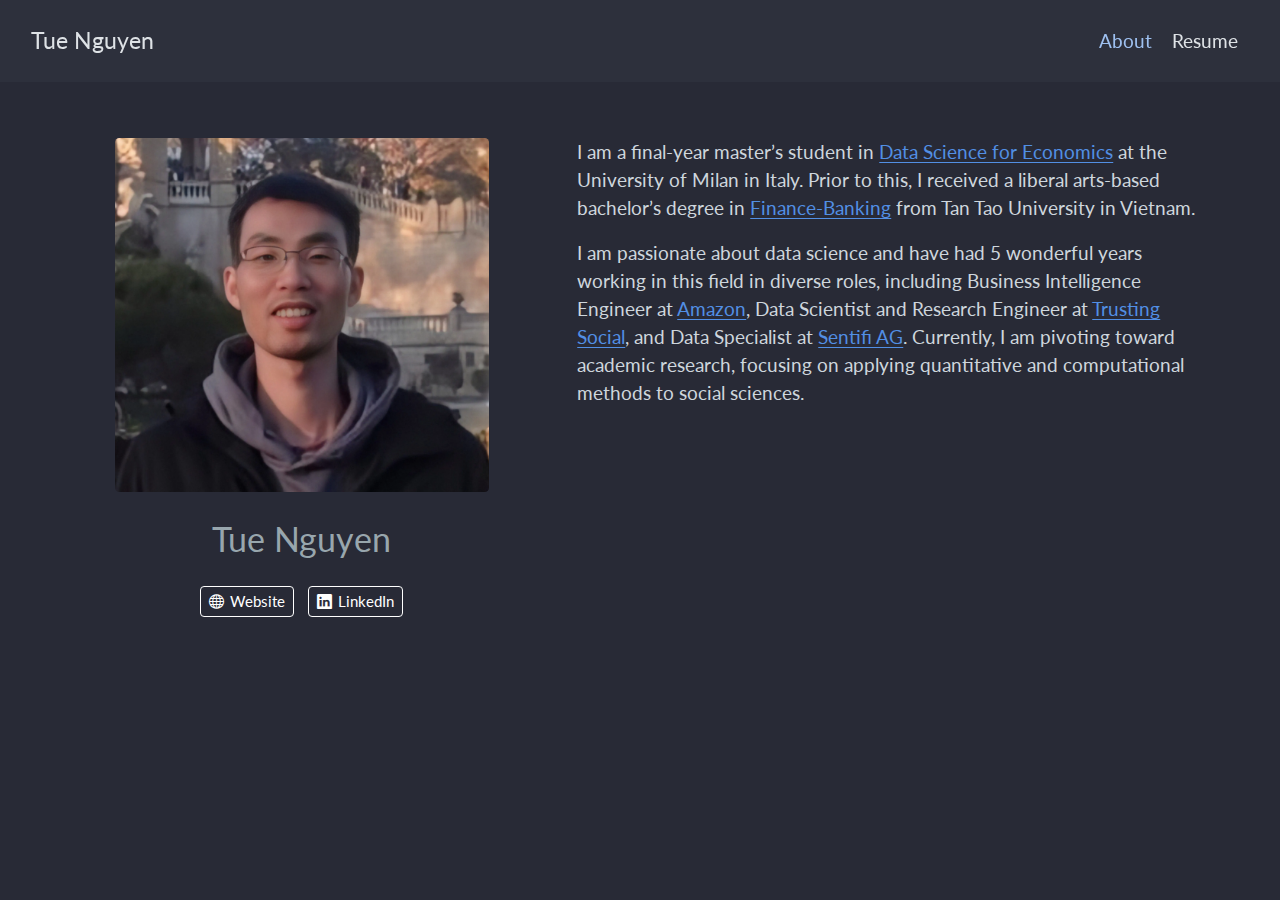
==== commit 174554e3: "Update" ====
--- a/index.html
+++ b/index.html
@@ -112,10 +112,6 @@
     <i class="bi bi-linkedin"></i>
      <span class="about-link-text">LinkedIn</span>
   </a>
-  <a href="https://github.com/tuedsci" class="about-link" rel="" target="">
-    <i class="bi bi-github"></i>
-     <span class="about-link-text">GitHub</span>
-  </a>
 </div>
   </div>
   <div class="about-contents"><main class="content column-page" id="quarto-document-content">
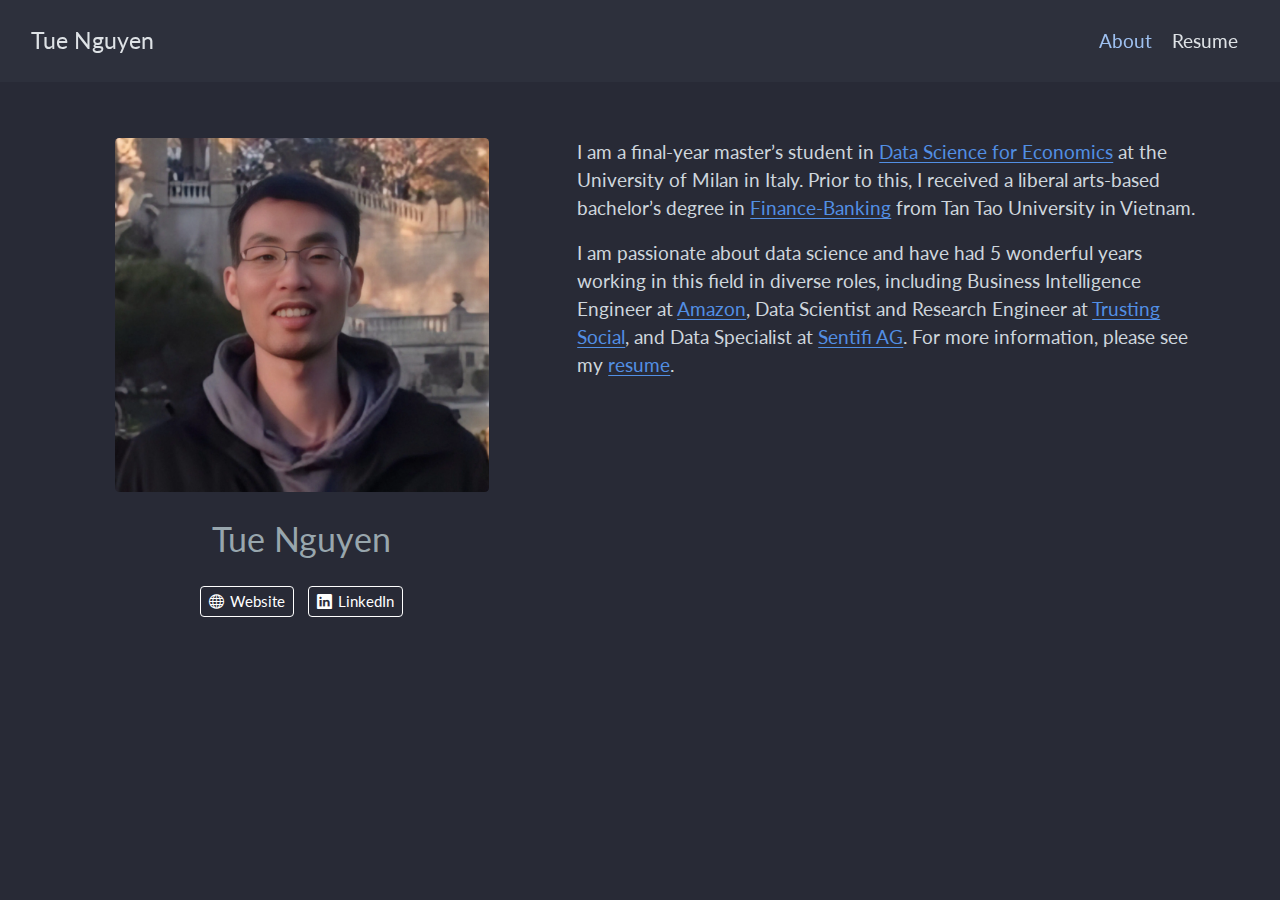
==== commit 9d1053a7: "Update" ====
--- a/index.html
+++ b/index.html
@@ -116,7 +116,7 @@
   </div>
   <div class="about-contents"><main class="content column-page" id="quarto-document-content">
 <p>I am a final-year master’s student in <a href="https://dse.cdl.unimi.it/en">Data Science for Economics</a> at the University of Milan in Italy. Prior to this, I received a liberal arts-based bachelor’s degree in <a href="https://sbe.ttu.edu.vn/academic-programs/finance-and-banking/?lang=en">Finance-Banking</a> from Tan Tao University in Vietnam.</p>
-<p>I am passionate about data science and have had 5 wonderful years working in this field in diverse roles, including Business Intelligence Engineer at <a href="https://www.aboutamazon.eu/who-we-are">Amazon</a>, Data Scientist and Research Engineer at <a href="https://trustingsocial.com">Trusting Social</a>, and Data Specialist at <a href="https://www.startup.ch/Sentifi">Sentifi AG</a>. Currently, I am pivoting toward academic research, focusing on applying quantitative and computational methods to social sciences.</p>
+<p>I am passionate about data science and have had 5 wonderful years working in this field in diverse roles, including Business Intelligence Engineer at <a href="https://www.aboutamazon.eu/who-we-are">Amazon</a>, Data Scientist and Research Engineer at <a href="https://trustingsocial.com">Trusting Social</a>, and Data Specialist at <a href="https://www.startup.ch/Sentifi">Sentifi AG</a>. For more information, please see my <a href="https://tuedsci.github.io/resume.html">resume</a>.</p>
 
 
 </main></div>
